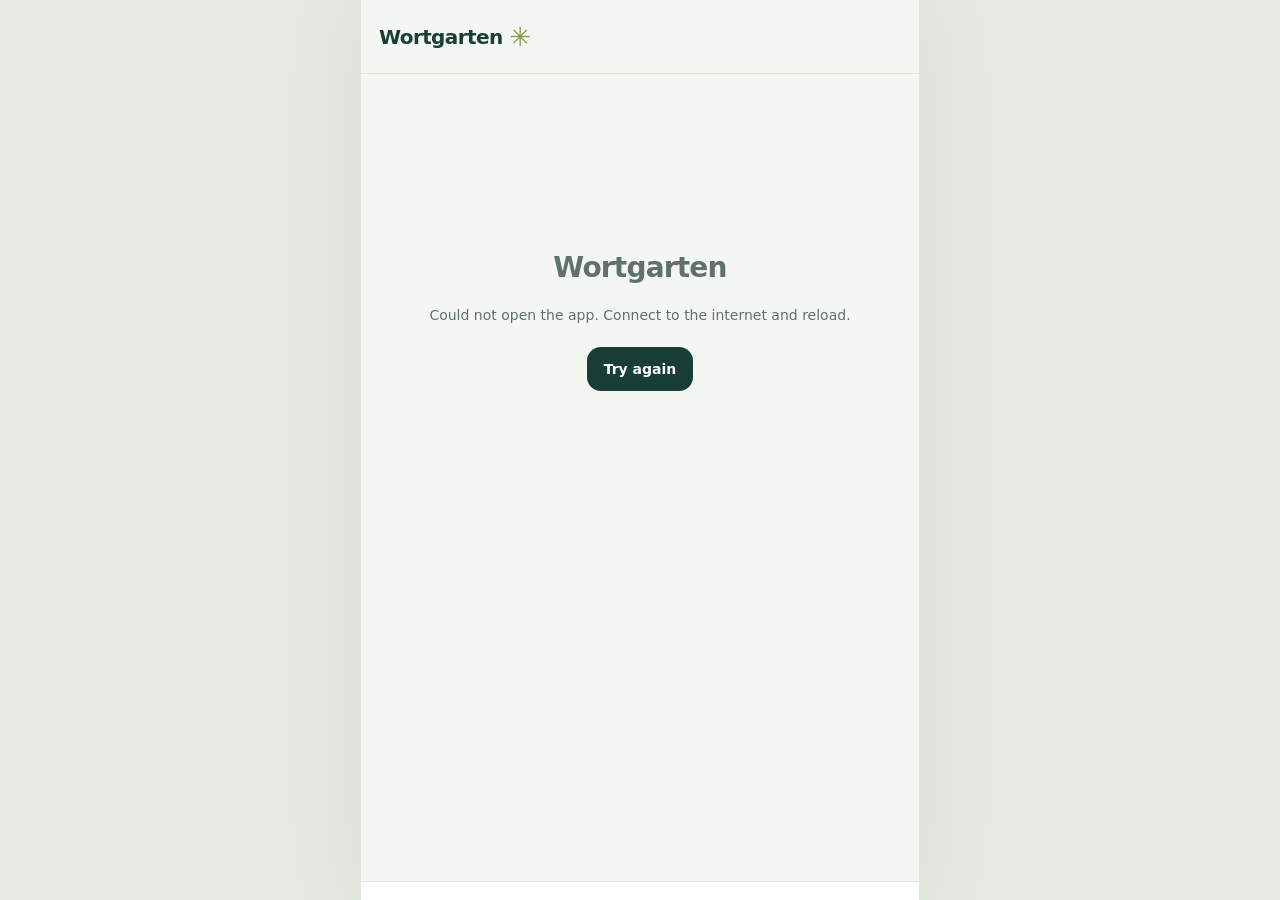
==== index.html @ 5671db93 "Add files via upload" ====
<!doctype html><html lang="en" data-theme="light"><head><meta charset="utf-8"><meta name="viewport" content="width=device-width,initial-scale=1,viewport-fit=cover"><meta name="theme-color" content="#f4f6f2"><meta name="description" content="Learn German with themed vocabulary, flashcards and B1–B2 grammar. Install Wortgarten for offline practice."><meta name="apple-mobile-web-app-capable" content="yes"><meta name="apple-mobile-web-app-status-bar-style" content="default"><link rel="manifest" href="./manifest.webmanifest"><link rel="icon" href="./assets/icon.svg" type="image/svg+xml"><link rel="apple-touch-icon" href="./assets/icon-192.png"><link rel="stylesheet" href="./style.css"><title>Wortgarten</title><script type="module" src="./app.js"></script></head><body><div class="app"><header id="header" class="appHeader"><a class="brand" href="#/">Wortgarten <span>✳</span></a></header><main id="view" tabindex="-1" class="view"><div class="loading"><span class="spinner"></span><p>Opening your learning space…</p></div></main><nav id="navigation" class="bottomNav" aria-label="Main navigation"></nav><div id="storageNotice" class="storageNotice" role="status" hidden></div></div><div id="toast" role="status" hidden></div><input id="importFile" type="file" accept=".json,application/json" hidden><dialog id="confirmDialog"><h2 id="confirmTitle"></h2><p id="confirmText"></p><div class="row"><button id="cancelConfirm" class="secondary">Cancel</button><button id="acceptConfirm" class="primary">Confirm</button></div></dialog><noscript>This app needs JavaScript to run. Please enable it in your browser.</noscript></body></html>
---- style.css ----
:root{color-scheme:light;--bg:#f4f6f2;--surface:#fff;--soft:#eaf0e4;--text:#183e35;--muted:#607268;--line:#dfe6db;--accent:#d4ec9a;--onaccent:#223f28;--primary:#183e35;--onprimary:#fff;--danger:#9b3d30;--bad:#fbe9e4;--good:#e6f1d9;--shadow:0 8px 30px #183e3508;font-family:ui-sans-serif,system-ui,-apple-system,BlinkMacSystemFont,"Segoe UI",sans-serif;background:#e5eae2;color:var(--text);font-synthesis:none}html[data-theme=dark]{color-scheme:dark;--bg:#101c17;--surface:#192b23;--soft:#23392d;--text:#e9f1e7;--muted:#acbfaf;--line:#33493b;--accent:#bfdf8a;--onaccent:#163318;--primary:#bfdf8a;--onprimary:#163318;--danger:#ffb6a4;--bad:#492d27;--good:#294329;--shadow:none;background:#0b130f}*{box-sizing:border-box}body{margin:0;height:100dvh;overflow:hidden}button,input,select{font:inherit;color:inherit}button,a,input,select,summary{-webkit-tap-highlight-color:transparent;touch-action:manipulation}button,summary,select{cursor:pointer}button{border:1px solid transparent;background:none;min-height:44px;border-radius:14px;padding:12px 16px;font-weight:600}a{color:inherit;text-decoration:none}button:disabled{opacity:.48;cursor:default}button:active:not(:disabled){transform:translateY(1px)}button:hover:not(:disabled){filter:brightness(.96)}:focus-visible{outline:3px solid #799c3f;outline-offset:3px}input,select{border:1px solid var(--line);border-radius:12px;background:var(--surface);min-height:46px;padding:10px 12px;max-width:100%;min-width:0}input{width:100%}select{font-size:13px}h1,h2,h3,h4,p{margin:0}h1{font-size:28px;line-height:1.15;letter-spacing:-.8px;font-weight:650}h2{font-size:22px;letter-spacing:-.4px}h3{font-size:18px}p{line-height:1.6}.app{max-width:560px;margin:auto;height:100dvh;background:var(--bg);display:flex;flex-direction:column;isolation:isolate;position:relative;border-inline:1px solid var(--line)}.appHeader{display:flex;align-items:center;justify-content:space-between;gap:8px;padding:calc(env(safe-area-inset-top) + 12px) 18px 12px;flex-shrink:0;min-height:74px;background:var(--bg);border-bottom:1px solid var(--line)}.brand{font-weight:750;letter-spacing:-.6px;font-size:20px;display:flex;align-items:center;gap:7px}.brand span{font-size:26px;color:#7f9a48}.headerStart,.headerActions{display:flex;align-items:center;gap:5px}.iconButton{width:44px;min-width:44px;height:44px;padding:10px;display:inline-grid;place-items:center;border:1px solid var(--line);background:var(--surface)}.iconButton svg{display:block}.backButton{border:0;background:transparent;width:35px;min-width:35px;padding:7px}.languageQuick{width:83px;min-height:42px;padding:8px;font-size:12px}.view{overflow-y:auto;overscroll-behavior:contain;flex:1;min-height:0;scrollbar-width:thin;outline:none}.screen{padding:23px 20px 20px;min-height:100%;display:flex;flex-direction:column;gap:20px}.screenTitle{display:flex;align-items:center;justify-content:space-between;gap:12px}.eyebrow{text-transform:uppercase;letter-spacing:1.7px;font-size:10px;color:var(--muted);font-weight:700;margin-bottom:10px}.subtitle{font-size:13px;color:var(--muted);margin-top:9px;line-height:1.6}.small{font-size:11px;color:var(--muted);line-height:1.55}.label{font-size:12px;font-weight:650;color:var(--muted)}.muted{color:var(--muted)}.row{display:flex;align-items:center;gap:10px}.between{justify-content:space-between}.grow{flex:1}.primary{background:var(--primary);color:var(--onprimary)}.secondary{background:var(--surface);border-color:var(--line)}.accent{background:var(--accent);color:var(--onaccent)}.wide{width:100%}.pill{display:inline-flex;align-items:center;background:var(--soft);border-radius:20px;padding:5px 10px;font-size:10px;font-weight:650;letter-spacing:.4px;gap:5px}.panel{background:var(--surface);border:1px solid var(--line);border-radius:20px;padding:18px;box-shadow:var(--shadow)}.homeGreeting h1{max-width:350px;font-size:32px}.homeStats{background:var(--text);color:var(--bg);display:flex;align-items:center;justify-content:space-between;gap:14px;border-radius:20px;padding:20px}.homeStats strong{font-size:28px;font-weight:600}.homeStats .small{color:inherit;opacity:.8}.homeStats>div{flex:1}.miniBar{height:5px;background:#ffffff30;border-radius:6px;margin-top:13px;overflow:hidden}.miniBar>span{height:100%;display:block;background:var(--accent);border-radius:6px}.homeGrid{display:grid;grid-template-columns:1fr 1fr;gap:12px}.menuTile{background:var(--surface);border:1px solid var(--line);border-radius:20px;min-height:142px;padding:18px;text-align:start;display:flex;flex-direction:column;gap:14px}.menuTile .tileIcon{width:42px;height:42px;background:var(--soft);border-radius:13px;display:grid;place-items:center}.menuTile:first-child .tileIcon{background:var(--accent);color:var(--onaccent)}.menuTile strong{font-size:16px;line-height:1.3}.menuTile .small{font-size:11px;margin-top:6px}.homeFoot{margin-top:auto;display:flex;justify-content:space-between;align-items:center;padding-top:3px;gap:10px}.statusDot{width:6px;height:6px;background:#7c9d48;display:inline-block;border-radius:50%;margin-inline-end:5px}.bottomNav{display:grid;grid-template-columns:repeat(5,1fr);gap:2px;padding:9px 8px calc(env(safe-area-inset-bottom) + 9px);border-top:1px solid var(--line);background:var(--surface);flex-shrink:0;z-index:3}.bottomNav a{display:flex;flex-direction:column;align-items:center;justify-content:center;gap:5px;font-size:10px;min-height:46px;color:var(--muted);border-radius:13px;padding:5px 1px}.bottomNav a[aria-current=page]{background:var(--soft);color:var(--text);font-weight:750}.bottomNav svg{width:21px;height:21px}.topicsGrid{display:grid;grid-template-columns:1fr 1fr;gap:12px}.topicCard{display:flex;flex-direction:column;min-height:146px;text-align:start;gap:12px;padding:16px;border-radius:18px;background:var(--surface);border:1px solid var(--line)}.topicCard .topicTitle{font-size:14px;font-weight:650;line-height:1.45;min-height:40px}.topicCard .row{justify-content:space-between}.topicCard .tileIcon{color:#6e8d3d}.topicBar{height:4px;border-radius:4px;background:var(--line);overflow:hidden;margin-top:auto}.topicBar span{display:block;background:#90ad59;height:100%}.searchBox{position:relative}.searchBox>svg{position:absolute;inset-inline-start:13px;top:13px;color:var(--muted)}.searchBox input{padding-inline-start:44px;font-size:14px}.filters{display:flex;gap:8px}.filters select{flex:1;width:100%}.wordList{display:flex;flex-direction:column;gap:12px}.word{padding:17px;background:var(--surface);border:1px solid var(--line);border-radius:18px;display:flex;flex-direction:column;gap:10px}.word.known{border-color:#8fae69}.word h2{font-size:18px;line-height:1.5;letter-spacing:0;overflow-wrap:anywhere}.wordTranslation{font-size:14px;color:var(--muted)}.wordTop{display:flex;align-items:start;justify-content:space-between;gap:6px}.starButton{background:transparent;border:0;width:40px;min-width:40px;padding:8px}.starButton[aria-pressed=true]{color:#9b791e}.starButton[aria-pressed=true] svg{fill:#e8c966}.wordFooter{display:flex;justify-content:space-between;align-items:center;gap:10px}.learnButton{font-size:12px;background:var(--soft);padding:9px 12px;min-height:42px}.learnButton[aria-pressed=true]{background:var(--primary);color:var(--onprimary)}.relations{font-size:12px;color:var(--muted);line-height:1.7}.relations div{display:flex;gap:10px}.relations b{font-weight:500;color:var(--text)}.wordExample{border-top:1px solid var(--line)}.wordExample summary{min-height:44px;padding:13px 0 8px;font-size:12px;cursor:pointer;color:var(--muted);list-style-position:inside}.exampleBody{padding:5px 12px 10px;border-inline-start:3px solid #9bb876;margin-top:7px}.exampleBody p{font-size:13px;line-height:1.75}.exampleBody p+p{color:var(--muted);margin-top:7px}.verify{background:var(--bad);color:var(--danger);font-size:11px;padding:9px;border-radius:8px;line-height:1.6}.cardScreen{gap:16px}.cardControls{display:flex;flex-wrap:wrap;gap:8px}.cardControls select{flex:1;min-width:120px;width:100%}.cardControls .fullSelect{flex-basis:100%}.flashcard{background:var(--surface);border:1px solid var(--line);border-radius:24px;padding:22px;display:flex;flex-direction:column;flex:1;min-height:260px;box-shadow:var(--shadow)}.flashContent{display:flex;flex-direction:column;align-items:center;justify-content:center;gap:22px;text-align:center;flex:1;padding:24px 0}.flashContent h2{font-size:28px;font-weight:550;overflow-wrap:anywhere;line-height:1.4}.flashAnswer{border-top:1px solid var(--line);padding-top:20px;width:100%}.flashAnswer>p{font-size:21px;line-height:1.5;margin-bottom:14px}.flashAnswer .relations{text-align:start}.flashAnswer .wordExample{text-align:start;margin-top:15px}.ratingButtons{display:grid;grid-template-columns:repeat(3,1fr);gap:8px}.ratingButtons button{padding:12px 5px;font-size:13px}.again{background:var(--bad);color:var(--danger)}.hard{background:var(--soft)}.good{background:var(--accent);color:var(--onaccent)}.cardFoot{display:flex;justify-content:space-between;gap:6px}.textButton{padding:8px 3px;min-height:44px;font-size:12px;color:var(--muted)}.empty{display:flex;flex-direction:column;gap:16px;align-items:center;text-align:center;padding:35px 12px;margin:auto 0}.empty .emptyIcon{font-size:58px;color:#91ac60}.levelCards{display:grid;grid-template-columns:1fr 1fr;gap:12px}.levelCard{display:flex;flex-direction:column;align-items:start;gap:16px;min-height:158px;background:var(--surface);border:1px solid var(--line);padding:20px}.levelCard strong{font-size:36px;letter-spacing:-1px}.actionRow{display:flex;justify-content:space-between;align-items:center;text-align:start;width:100%;padding:17px;background:var(--surface);border:1px solid var(--line)}.actionRow>span{display:flex;align-items:center;gap:12px}.grammarTopicList{display:flex;flex-direction:column;gap:9px}.grammarTopic{display:flex;gap:12px;align-items:center;text-align:start;padding:13px;background:var(--surface);border:1px solid var(--line);min-height:67px}.grammarTopic .number{color:var(--muted);font-size:11px;width:20px;flex-shrink:0}.grammarTopic strong{font-size:13px;font-weight:550;line-height:1.5}.grammarTopic .small{white-space:nowrap;margin-inline-start:auto}.pager{display:flex;justify-content:space-between;align-items:center;gap:10px}.exerciseTitle{font-size:16px;font-weight:600;line-height:1.4;max-width:300px}.ruleBox{font-size:12px;line-height:1.7;background:var(--soft);border-radius:12px;padding:8px 13px}.ruleBox summary{padding:5px 0;min-height:32px;cursor:pointer}.ruleBox p{padding:10px 0}.exercisePrompt{font-size:22px;line-height:1.65;overflow-wrap:anywhere}.answerOptions{display:flex;flex-direction:column;gap:9px}.answerOption{display:flex;align-items:center;gap:12px;border:1px solid var(--line);background:var(--surface);border-radius:13px;min-height:51px;padding:12px 14px;cursor:pointer;direction:ltr}.answerOption input{width:20px;height:20px;min-height:20px;accent-color:#799b4e;flex-shrink:0}.answerOption:has(input:checked){border-color:#8da85b;background:var(--soft)}.answerOption span{font-size:15px}.exerciseFooter{margin-top:auto}.feedback{border-radius:15px;padding:16px;background:var(--good);display:flex;flex-direction:column;gap:8px}.feedback.wrong{background:var(--bad)}.feedback p{font-size:13px;line-height:1.75}.feedback .solution{font-size:17px;font-weight:650}.scoreCircle{width:160px;height:160px;border-radius:50%;background:var(--soft);display:grid;place-items:center;font-size:44px;letter-spacing:-1px}.progressScreen{gap:14px}.progressHero{display:flex;align-items:center;gap:20px}.donut{width:120px;height:120px;position:relative;flex-shrink:0;display:grid;place-items:center}.donut svg{position:absolute;inset:0;transform:rotate(-90deg);width:100%;height:100%}.donut strong{font-size:25px;letter-spacing:-1px}.progressNumbers>strong{display:block;font-size:31px;font-weight:600;letter-spacing:-1px}.grammarStats{background:var(--soft);border-radius:14px;padding:12px 16px;display:flex;align-items:center;justify-content:space-between;gap:12px}.grammarStats strong{font-size:16px}.chartPanel{padding:16px}.segmented{display:inline-flex;background:var(--soft);border-radius:10px;padding:3px;gap:2px}.segmented button{min-height:33px;padding:6px 10px;font-size:11px;border-radius:8px;font-weight:550}.segmented button[aria-pressed=true]{background:var(--surface);box-shadow:0 1px 5px #0001;color:var(--text)}.chartHeader{display:flex;align-items:center;justify-content:space-between;gap:8px;margin-bottom:12px}.chartMetric{border:0;background:transparent;padding:0;min-height:38px;max-width:58%;font-size:12px;font-weight:650}.chart{width:100%;display:block;height:154px;overflow:visible}.chart text{fill:var(--muted);font-size:10px;font-family:inherit}.chart .grid{stroke:var(--line);stroke-width:1}.chart .line{stroke:#82a74e;stroke-width:3;fill:none;stroke-linecap:round;stroke-linejoin:round}.chart .point{fill:var(--primary);stroke:var(--surface);stroke-width:2}.chart .bar{fill:#8ba85c}.backupButtons{display:flex;gap:9px}.backupButtons .primary{flex:1;font-size:12px;display:flex;justify-content:center;align-items:center;gap:9px}.settingsBlock{display:flex;flex-direction:column;gap:13px}.languageGrid{display:grid;grid-template-columns:repeat(2,1fr);gap:9px}.languageOption{display:flex;align-items:center;justify-content:space-between;border:1px solid var(--line);background:var(--surface);padding:13px;font-size:14px;text-align:start}.languageOption[aria-pressed=true]{border-color:#90aa68;background:var(--soft)}.themeOptions{display:grid;grid-template-columns:repeat(3,1fr);gap:8px}.themeOption{background:var(--surface);border:1px solid var(--line);font-size:12px;display:flex;flex-direction:column;align-items:center;gap:8px;padding:14px 5px}.themeOption[aria-pressed=true]{border-color:#90aa68;background:var(--soft)}.danger{color:var(--danger)}.settingFooter{font-size:10px;color:var(--muted);margin-top:auto;display:flex;justify-content:space-between;gap:10px}dialog{border:1px solid var(--line);border-radius:20px;background:var(--surface);color:var(--text);padding:25px;max-width:min(420px,90vw)}dialog::backdrop{background:#0d2019a0}dialog p{font-size:14px;margin:16px 0 22px}.loading{min-height:55vh;display:flex;align-items:center;justify-content:center;flex-direction:column;gap:20px;font-size:14px;color:var(--muted);padding:20px}.spinner{width:28px;height:28px;border:3px solid var(--line);border-top-color:var(--text);border-radius:50%;animation:spin .8s linear infinite}@keyframes spin{to{transform:rotate(360deg)}}#toast{position:fixed;bottom:calc(90px + env(safe-area-inset-bottom));left:50%;transform:translateX(-50%);background:var(--text);color:var(--bg);padding:14px 20px;border-radius:14px;font-size:13px;z-index:20;width:max-content;max-width:90vw;box-shadow:0 4px 25px #0002}.storageNotice{padding:7px 12px;background:var(--bad);color:var(--danger);font-size:11px;text-align:center;line-height:1.5}.srOnly{position:absolute;width:1px;height:1px;margin:-1px;padding:0;clip:rect(0,0,0,0);overflow:hidden;white-space:nowrap}[hidden]{display:none!important}html[dir=rtl] .brand{direction:ltr}html[dir=rtl] .backButton svg,html[dir=rtl] .actionRow>svg{transform:scaleX(-1)}html[dir=rtl] .chart,html[dir=rtl] .donut{direction:ltr}@media(min-width:700px){.app{box-shadow:0 0 80px #00000010}.screen{padding-inline:25px}.homeGreeting h1{font-size:36px}.menuTile{min-height:160px}}@media(max-height:740px){.screen{gap:14px;padding-top:18px}.homeGreeting h1{font-size:27px}.homeStats{padding:14px 18px}.menuTile{min-height:122px;padding:14px;gap:10px}.menuTile .tileIcon{width:35px;height:35px}.homeFoot{font-size:10px}.topicCard{min-height:135px;padding:13px;gap:8px}.progressHero{gap:14px}.donut{width:100px;height:100px}.chart{height:130px}.progressScreen{gap:12px}.panel{padding:15px}.grammarTopic{min-height:60px;padding:10px}.grammarTopicList{gap:7px}.exercisePrompt{font-size:20px}.flashContent{padding:18px 0}.flashContent h2{font-size:24px}.appHeader{padding-top:calc(env(safe-area-inset-top) + 8px);padding-bottom:8px;min-height:64px}.bottomNav{padding-top:6px;padding-bottom:calc(env(safe-area-inset-bottom) + 6px)}}@media(max-width:360px){.screen{padding-inline:14px}.appHeader{padding-inline:12px}.headerActions{gap:3px}.brand{font-size:18px}.languageQuick{width:73px}.iconButton{width:40px;min-width:40px}.menuTile strong{font-size:14px}.topicCard .topicTitle{font-size:12px}.progressHero{gap:10px}}@media(prefers-reduced-motion:reduce){*,*::before,*::after{animation:none!important;scroll-behavior:auto!important}}

/* Keep overview screens compact; only the active screen occupies the viewport. */
.brand .brandName{font-size:inherit;color:inherit}.homeScreen{gap:16px}.homeScreen .homeGreeting h1{font-size:29px}.homeScreen .homeStats{padding:15px 18px}.homeScreen .menuTile{min-height:122px;padding:16px;gap:12px}.homeScreen .menuTile .small{display:none}.homeScreen .menuTile .tileIcon{width:36px;height:36px}.topicCard{padding:14px;gap:8px;min-height:132px}.progressScreen{gap:12px}.progressScreen .panel{padding:12px}.progressScreen .donut{width:88px;height:88px}.progressScreen .chart{height:120px}.progressScreen .grammarStats{padding:11px 14px}.progressScreen .chartHeader{margin-bottom:8px}.progressScreen .chartPanel{padding-top:8px}.settingsBlock h2{font-size:19px}@media(max-width:500px){.compactBrand .brandName{display:none}.appHeader .brand{gap:4px}}@media(max-height:740px){.homeScreen{gap:14px}.homeScreen .homeGreeting h1{font-size:26px}.homeScreen .menuTile{min-height:110px;padding:13px;gap:10px}.homeScreen .menuTile .tileIcon{width:30px;height:30px}.homeScreen .menuTile strong{font-size:14px}.topicCard{min-height:125px;padding:12px;gap:7px}.progressScreen{gap:10px}.progressScreen .donut{width:78px;height:78px}.progressScreen .chart{height:108px}.progressScreen .grammarStats{padding:10px 12px}.progressScreen h1{font-size:26px}}
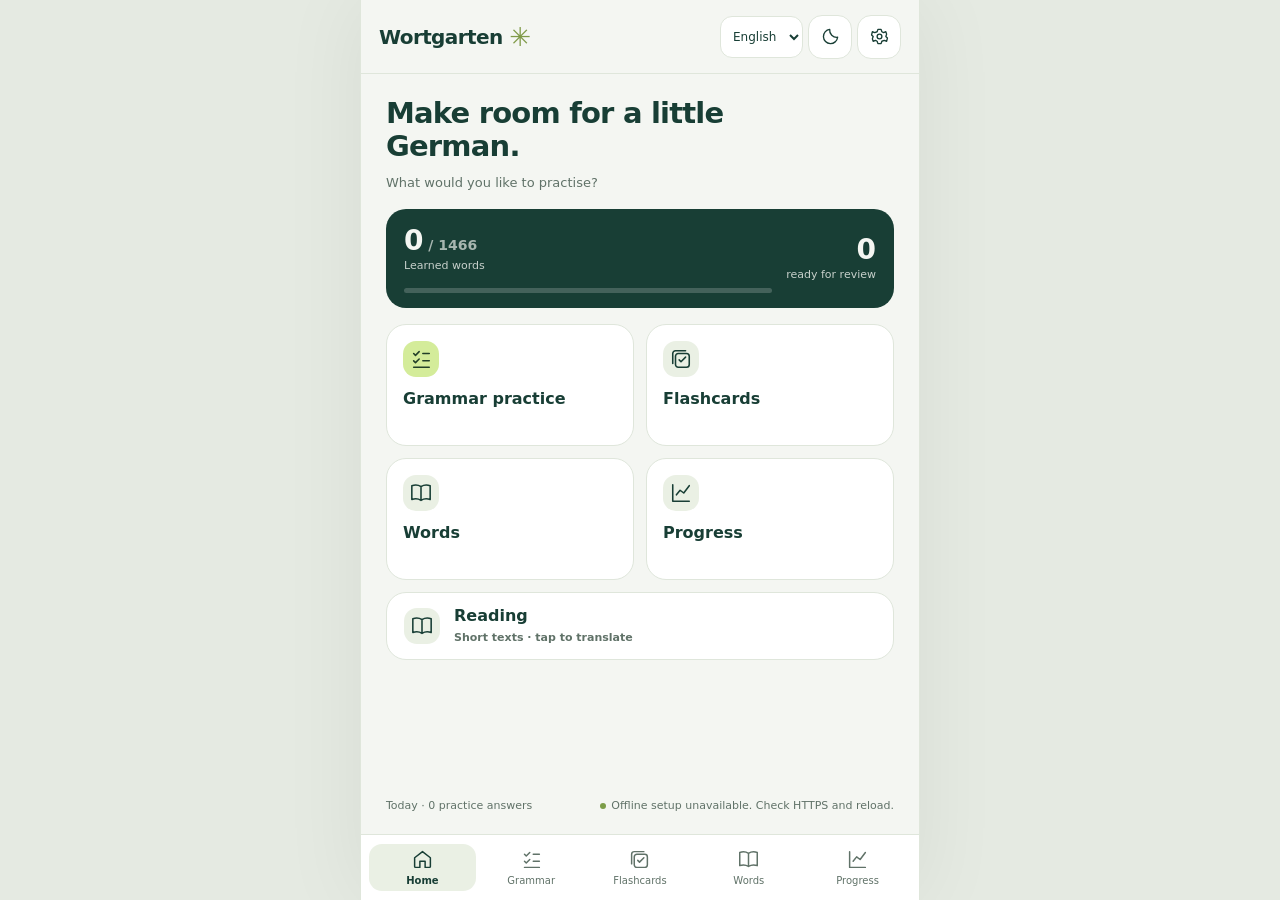
==== commit fd14ab99: "Add files via upload" ====
--- a/index.html
+++ b/index.html
@@ -1 +1 @@
-<!doctype html><html lang="en" data-theme="light"><head><meta charset="utf-8"><meta name="viewport" content="width=device-width,initial-scale=1,viewport-fit=cover"><meta name="theme-color" content="#f4f6f2"><meta name="description" content="Learn German with themed vocabulary, flashcards and B1–B2 grammar. Install Wortgarten for offline practice."><meta name="apple-mobile-web-app-capable" content="yes"><meta name="apple-mobile-web-app-status-bar-style" content="default"><link rel="manifest" href="./manifest.webmanifest"><link rel="icon" href="./assets/icon.svg" type="image/svg+xml"><link rel="apple-touch-icon" href="./assets/icon-192.png"><link rel="stylesheet" href="./style.css"><title>Wortgarten</title><script type="module" src="./app.js"></script></head><body><div class="app"><header id="header" class="appHeader"><a class="brand" href="#/">Wortgarten <span>✳</span></a></header><main id="view" tabindex="-1" class="view"><div class="loading"><span class="spinner"></span><p>Opening your learning space…</p></div></main><nav id="navigation" class="bottomNav" aria-label="Main navigation"></nav><div id="storageNotice" class="storageNotice" role="status" hidden></div></div><div id="toast" role="status" hidden></div><input id="importFile" type="file" accept=".json,application/json" hidden><dialog id="confirmDialog"><h2 id="confirmTitle"></h2><p id="confirmText"></p><div class="row"><button id="cancelConfirm" class="secondary">Cancel</button><button id="acceptConfirm" class="primary">Confirm</button></div></dialog><noscript>This app needs JavaScript to run. Please enable it in your browser.</noscript></body></html>
+<!doctype html><html lang="en" data-theme="light"><head><meta charset="utf-8"><meta name="viewport" content="width=device-width,initial-scale=1,viewport-fit=cover"><meta name="theme-color" content="#f4f6f2"><meta name="description" content="Learn German with themed vocabulary, flashcards, interactive reading and B1–B2 grammar. Install Wortgarten for offline practice."><meta name="apple-mobile-web-app-capable" content="yes"><meta name="apple-mobile-web-app-status-bar-style" content="default"><link rel="manifest" href="./manifest.webmanifest"><link rel="icon" href="./assets/icon.svg" type="image/svg+xml"><link rel="apple-touch-icon" href="./assets/icon-192.png"><link rel="stylesheet" href="./style.css"><title>Wortgarten</title><script type="module" src="./app.js"></script></head><body><div class="app"><header id="header" class="appHeader"><a class="brand" href="#/">Wortgarten <span>✳</span></a></header><main id="view" tabindex="-1" class="view"><div class="loading"><span class="spinner"></span><p>Opening your learning space…</p></div></main><nav id="navigation" class="bottomNav" aria-label="Main navigation"></nav><div id="storageNotice" class="storageNotice" role="status" hidden></div></div><div id="toast" role="status" hidden></div><input id="importFile" type="file" accept=".json,application/json" hidden><dialog id="confirmDialog"><h2 id="confirmTitle"></h2><p id="confirmText"></p><div class="row"><button id="cancelConfirm" class="secondary">Cancel</button><button id="acceptConfirm" class="primary">Confirm</button></div></dialog><dialog id="readingDialog" class="readingDialog" aria-labelledby="readingWordTitle"><div id="readingWordContent"></div></dialog><noscript>This app needs JavaScript to run. Please enable it in your browser.</noscript></body></html>
--- a/style.css
+++ b/style.css
@@ -2,3 +2,25 @@
 
 /* Keep overview screens compact; only the active screen occupies the viewport. */
 .brand .brandName{font-size:inherit;color:inherit}.homeScreen{gap:16px}.homeScreen .homeGreeting h1{font-size:29px}.homeScreen .homeStats{padding:15px 18px}.homeScreen .menuTile{min-height:122px;padding:16px;gap:12px}.homeScreen .menuTile .small{display:none}.homeScreen .menuTile .tileIcon{width:36px;height:36px}.topicCard{padding:14px;gap:8px;min-height:132px}.progressScreen{gap:12px}.progressScreen .panel{padding:12px}.progressScreen .donut{width:88px;height:88px}.progressScreen .chart{height:120px}.progressScreen .grammarStats{padding:11px 14px}.progressScreen .chartHeader{margin-bottom:8px}.progressScreen .chartPanel{padding-top:8px}.settingsBlock h2{font-size:19px}@media(max-width:500px){.compactBrand .brandName{display:none}.appHeader .brand{gap:4px}}@media(max-height:740px){.homeScreen{gap:14px}.homeScreen .homeGreeting h1{font-size:26px}.homeScreen .menuTile{min-height:110px;padding:13px;gap:10px}.homeScreen .menuTile .tileIcon{width:30px;height:30px}.homeScreen .menuTile strong{font-size:14px}.topicCard{min-height:125px;padding:12px;gap:7px}.progressScreen{gap:10px}.progressScreen .donut{width:78px;height:78px}.progressScreen .chart{height:108px}.progressScreen .grammarStats{padding:10px 12px}.progressScreen h1{font-size:26px}}
+/* Reading uses the existing app shell, with short pages and a word sheet. */
+.homeGrid .menuTile[data-go="reading"]{grid-column:1/-1;min-height:68px;flex-direction:row;align-items:center;gap:14px;padding:13px 17px}
+.homeGrid .menuTile[data-go="reading"] .tileIcon{flex-shrink:0}
+.homeGrid .menuTile[data-go="reading"] .small{display:block;margin-top:3px}
+.readingLibrary{gap:16px}.readingTextList{display:flex;flex-direction:column;gap:10px}
+.readingTextCard{display:flex;flex-direction:column;gap:7px;text-align:start;background:var(--surface);border:1px solid var(--line);border-radius:17px;padding:13px 15px}
+.readingTextCard strong{font-size:16px;line-height:1.35;overflow-wrap:anywhere}.readingTextCard .small{font-size:10px}
+.readingLibraryPager{margin-top:auto}.readingLibrary .filters select:first-child{flex:1.5}
+.readingTitle{font-size:24px;line-height:1.25;margin-top:13px}.readingTapHint{margin-top:10px}
+.readingScreen{gap:17px}.readingPassage{padding:16px 15px;display:flex;flex-direction:column;gap:18px;box-shadow:none}
+.readingBlock{display:flex;align-items:baseline;gap:10px}.readingBlock p{font-size:18px;line-height:2.05;white-space:pre-wrap;overflow-wrap:anywhere}
+.readingWord{display:inline;min-height:0;border:0;border-radius:4px;padding:2px 0;margin:0;font:inherit;font-weight:inherit;line-height:inherit;color:inherit;background:transparent;box-decoration-break:clone;-webkit-box-decoration-break:clone;text-decoration:underline;text-decoration-color:var(--line);text-underline-offset:4px;text-decoration-thickness:1px}
+.readingWord:hover,.readingWord:focus-visible{background:var(--soft);text-decoration-color:var(--primary)}.readingWord:active:not(:disabled){transform:none}
+.readingSpeaker{font-size:11px;font-weight:750;min-width:22px;padding:3px 5px;background:var(--soft);border-radius:6px;text-align:center}
+.readingControls{margin-top:auto;display:flex;flex-direction:column;gap:6px}.readingControls .pager{gap:12px}.readingControls .pager button{flex:1}
+.readingDialog{width:calc(100% - 24px);max-width:536px;max-height:75dvh;overflow:auto;margin:auto auto max(12px,env(safe-area-inset-bottom));border-radius:24px;padding:20px 20px 24px;overscroll-behavior:contain}
+.readingGlossHeader{display:flex;align-items:center;justify-content:space-between;gap:12px;margin-bottom:8px}.readingGlossHeader .eyebrow{margin:0}
+.readingDialog h2{font-size:26px;overflow-wrap:anywhere}.readingDialog p{margin:12px 0 0;overflow-wrap:anywhere}
+.readingDialog .readingLemma{font-size:13px;color:var(--muted);line-height:1.5}.readingDialog .readingTranslation{font-size:20px;line-height:1.5;margin-top:18px}
+.readingGlossActions{display:flex;flex-wrap:wrap;gap:10px;margin-top:22px}.readingGlossActions button{display:flex;align-items:center;justify-content:center;gap:8px;flex:1;font-size:12px}.readingGlossActions svg{flex-shrink:0}
+.readingGlossActions button[aria-pressed=true]{background:var(--soft);border-color:var(--primary)}
+@media(max-height:740px){.homeScreen{gap:12px}.homeGrid .menuTile[data-go="reading"]{min-height:58px;padding:9px 13px}.homeGreeting h1{font-size:28px}.homeStats{padding:16px}.readingScreen{gap:12px}.readingPassage{padding:12px}.readingBlock p{font-size:17px;line-height:1.9}.readingTextCard{padding:10px 13px;gap:5px}.readingLibrary{gap:12px}}
